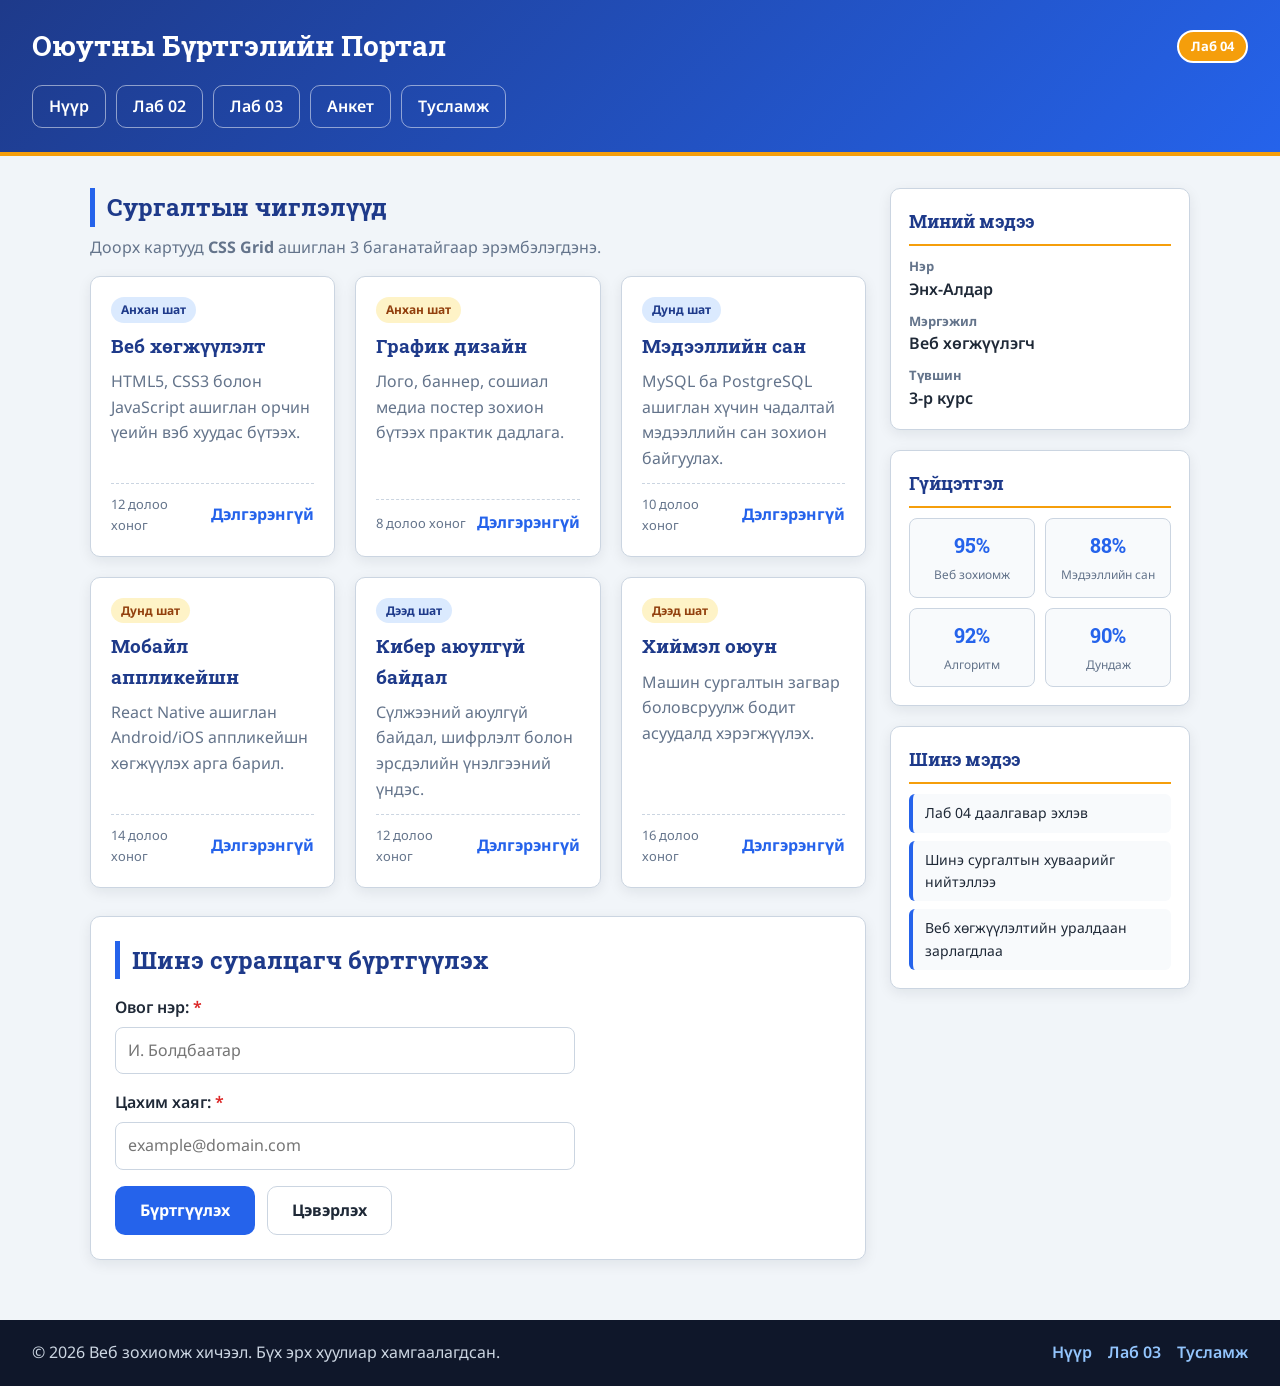
==== lab04/index.html @ db71663f "Add Lab 04: Website layout with CSS Flexbox and CSS Grid Flexbox navigation bar and footer, CSS Grid" ====
<!DOCTYPE html>
<html lang="mn">
<head>
<meta charset="UTF-8">
<meta name="viewport" content="width=device-width, initial-scale=1.0">
<title>Лаборатори 04: Flexbox &amp; Grid Layout</title>
<!-- External CSS холболт -->
<link rel="stylesheet" href="styles.css">
<!-- Google Fonts: Noto Sans (Кирилл дэмжих) ба Roboto Slab -->
<link rel="preconnect" href="https://fonts.googleapis.com">
<link rel="preconnect" href="https://fonts.gstatic.com" crossorigin>
<link href="https://fonts.googleapis.com/css2?family=Noto+Sans:wght@400;600;700&family=Roboto+Slab:wght@700&display=swap" rel="stylesheet">
</head>
<body>
<!-- Вэбийн толгой хэсэг -->
<header class="site-header">
  <!-- Flexbox: гарчиг + badge-ийг нэг мөрөнд тэгшлэх -->
  <div class="header-inner">
    <h1>Оюутны Бүртгэлийн Портал</h1>
    <span class="badge">Лаб 04</span>
  </div>
  <!-- Шаардлага 1: Navigation bar — FLEXBOX -->
  <nav class="site-nav">
    <ul>
      <li><a href="../index.html">Нүүр</a></li>
      <li><a href="../lab02/index.html">Лаб 02</a></li>
      <li><a href="../lab03/index.html">Лаб 03</a></li>
      <li><a href="#">Анкет</a></li>
      <li><a href="#">Тусламж</a></li>
    </ul>
  </nav>
</header>

<!-- Шаардлага 2: Үндсэн бүтэц — CSS GRID (агуулгын хэсэг + sidebar) -->
<div class="page">
  <!-- Үндсэн агуулга -->
  <main class="main-content">
    <!-- Грид карт хэсэг: 3+ багана -->
    <section class="section-block">
      <h2 class="section-title">Сургалтын чиглэлүүд</h2>
      <p class="section-note">Доорх картууд <strong>CSS Grid</strong> ашиглан 3 баганатайгаар эрэмбэлэгдэнэ.</p>

      <div class="cards-grid">
        <article class="card">
          <span class="tag">Анхан шат</span>
          <h3>Веб хөгжүүлэлт</h3>
          <p>HTML5, CSS3 болон JavaScript ашиглан орчин үеийн вэб хуудас бүтээх.</p>
          <div class="card-foot">
            <span class="meta">12 долоо хоног</span>
            <a class="card-link" href="#">Дэлгэрэнгүй</a>
          </div>
        </article>

        <article class="card">
          <span class="tag tag-alt">Анхан шат</span>
          <h3>График дизайн</h3>
          <p>Лого, баннер, сошиал медиа постер зохион бүтээх практик дадлага.</p>
          <div class="card-foot">
            <span class="meta">8 долоо хоног</span>
            <a class="card-link" href="#">Дэлгэрэнгүй</a>
          </div>
        </article>

        <article class="card">
          <span class="tag">Дунд шат</span>
          <h3>Мэдээллийн сан</h3>
          <p>MySQL ба PostgreSQL ашиглан хүчин чадалтай мэдээллийн сан зохион байгуулах.</p>
          <div class="card-foot">
            <span class="meta">10 долоо хоног</span>
            <a class="card-link" href="#">Дэлгэрэнгүй</a>
          </div>
        </article>

        <article class="card">
          <span class="tag tag-alt">Дунд шат</span>
          <h3>Мобайл аппликейшн</h3>
          <p>React Native ашиглан Android/iOS аппликейшн хөгжүүлэх арга барил.</p>
          <div class="card-foot">
            <span class="meta">14 долоо хоног</span>
            <a class="card-link" href="#">Дэлгэрэнгүй</a>
          </div>
        </article>

        <article class="card">
          <span class="tag">Дээд шат</span>
          <h3>Кибер аюулгүй байдал</h3>
          <p>Сүлжээний аюулгүй байдал, шифрлэлт болон эрсдэлийн үнэлгээний үндэс.</p>
          <div class="card-foot">
            <span class="meta">12 долоо хоног</span>
            <a class="card-link" href="#">Дэлгэрэнгүй</a>
          </div>
        </article>

        <article class="card">
          <span class="tag tag-alt">Дээд шат</span>
          <h3>Хиймэл оюун</h3>
          <p>Машин сургалтын загвар боловсруулж бодит асуудалд хэрэгжүүлэх.</p>
          <div class="card-foot">
            <span class="meta">16 долоо хоног</span>
            <a class="card-link" href="#">Дэлгэрэнгүй</a>
          </div>
        </article>
      </div>
    </section>

    <!-- Жижиг форм: товчнууд — flexbox -->
    <section class="section-block card form-card">
      <h2 class="section-title">Шинэ суралцагч бүртгүүлэх</h2>
      <form action="#" method="POST">
        <div class="field">
          <label class="field-label" for="fullname">Овог нэр:<span class="req">*</span></label>
          <input class="field-input" type="text" id="fullname" name="fullname" placeholder="И. Болдбаатар" required minlength="2">
        </div>
        <div class="field">
          <label class="field-label" for="email">Цахим хаяг:<span class="req">*</span></label>
          <input class="field-input" type="email" id="email" name="email" placeholder="example@domain.com" required>
        </div>
        <div class="form-actions">
          <button class="btn btn-primary" type="submit">Бүртгүүлэх</button>
          <button class="btn btn-secondary" type="reset">Цэвэрлэх</button>
        </div>
      </form>
    </section>
  </main>

  <!-- Sidebar: баруун талын хэсэг (GRID-ийн 2-р багана) -->
  <aside class="sidebar">
    <section class="widget">
      <h2 class="widget-title">Миний мэдээ</h2>
      <dl class="info-list">
        <dt>Нэр</dt><dd>Энх-Алдар</dd>
        <dt>Мэргэжил</dt><dd>Веб хөгжүүлэгч</dd>
        <dt>Түвшин</dt><dd>3-р курс</dd>
      </dl>
    </section>

    <section class="widget">
      <h2 class="widget-title">Гүйцэтгэл</h2>
      <!-- Мини-грид: 2 багана -->
      <div class="stats-grid">
        <div class="stat"><strong>95%</strong><span>Веб зохиомж</span></div>
        <div class="stat"><strong>88%</strong><span>Мэдээллийн сан</span></div>
        <div class="stat"><strong>92%</strong><span>Алгоритм</span></div>
        <div class="stat"><strong>90%</strong><span>Дундаж</span></div>
      </div>
    </section>

    <section class="widget">
      <h2 class="widget-title">Шинэ мэдээ</h2>
      <ul class="news-list">
        <li>Лаб 04 даалгавар эхлэв</li>
        <li>Шинэ сургалтын хуваарийг нийтэллээ</li>
        <li>Веб хөгжүүлэлтийн уралдаан зарлагдлаа</li>
      </ul>
    </section>
  </aside>
</div>

<!-- Хөл хэсэг — flexbox: текст + холбоосуудыг тэгшлэх -->
<footer class="site-footer">
  <p>&copy; 2026 Веб зохиомж хичээл. Бүх эрх хуулиар хамгаалагдсан.</p>
  <ul class="footer-links">
    <li><a href="../index.html">Нүүр</a></li>
    <li><a href="../lab03/index.html">Лаб 03</a></li>
    <li><a href="#">Тусламж</a></li>
  </ul>
</footer>
</body>
</html>
---- lab04/styles.css ----
/* =========================================================
   Лаборатори 04 — CSS FLEXBOX болон CSS GRID layout
   External styles.css
   ========================================================= */

/* 1. Өнгө, фонт, тогтмол хэмжээ (design tokens) */
:root {
  --color-primary: #2563eb;
  --color-primary-dark: #1e3a8a;
  --color-primary-light: #dbeafe;
  --color-accent: #f59e0b;
  --color-danger: #dc2626;
  --color-bg: #f1f5f9;
  --color-surface: #ffffff;
  --color-surface-alt: #f8fafc;
  --color-text: #1f2937;
  --color-muted: #64748b;
  --color-border: #cbd5e1;
  --radius: 10px;
  --shadow: 0 4px 14px rgba(15, 23, 42, 0.08);
}

* {
  box-sizing: border-box;
}

body {
  margin: 0;
  font-family: "Noto Sans", Arial, sans-serif;
  font-size: 16px;
  line-height: 1.6;
  color: var(--color-text);
  background-color: var(--color-bg);
}

a {
  color: var(--color-primary);
}

/* =========================================================
   HEADER — Flexbox: гарчиг + badge нэг мөр
   ========================================================= */
.site-header {
  background: linear-gradient(135deg, var(--color-primary-dark), var(--color-primary));
  color: #fff;
  padding: 24px 32px;
  border-bottom: 4px solid var(--color-accent);
}

.header-inner {
  display: flex;                        /* FLEXBOX */
  justify-content: space-between;       /* шаардлагатай шинж чанар */
  align-items: center;                  /* шаардлагатай шинж чанар */
  gap: 16px;                            /* шаардлагатай шинж чанар */
}

.site-header h1 {
  font-family: "Roboto Slab", Georgia, serif;
  font-size: 28px;
  margin: 0;
}

.badge {
  background: var(--color-accent);
  color: #fff;
  font-size: 13px;
  font-weight: 700;
  padding: 4px 12px;
  border: 2px solid #fff;
  border-radius: 999px;
  white-space: nowrap;
}

/* =========================================================
   ШААРДЛАГА 1: NAVIGATION BAR — FLEXBOX
   ========================================================= */
.site-nav ul {
  display: flex;                        /* FLEXBOX */
  justify-content: flex-start;          /* баруун талаас зэрэгцүүлэх */
  align-items: center;                  /* босоо тэгшлэх */
  gap: 10px;                            /* элементүүдийн хоорондын зай */
  flex-wrap: wrap;                      /* нарийвч дээр дарж нэхэхгүй */
  list-style: none;
  margin: 16px 0 0;
  padding: 0;
}

.site-nav a {
  display: inline-block;
  color: #fff;
  text-decoration: none;
  font-weight: 600;
  padding: 8px 16px;
  border: 1px solid rgba(255, 255, 255, 0.5);
  border-radius: var(--radius);
  transition: background-color 0.2s ease, transform 0.2s ease;
}

.site-nav a:hover,
.site-nav a:focus-visible {
  background-color: rgba(255, 255, 255, 0.18);
  transform: translateY(-2px);
}

/* =========================================================
   ШААРДЛАГА 2: ХУУДСНЫ ҮНДСЕН БҮТЭЦ — CSS GRID
   (агуулгын хэсэг + sidebar = 2 багана)
   ========================================================= */
.page {
  display: grid;                                        /* CSS GRID */
  grid-template-columns: minmax(0, 1fr) 300px;          /* main + sidebar */
  gap: 24px;                                            /* багануудын хоорондын зай */
  align-items: start;                                   /* багануудыг дээд талаар тэгшлэх */
  max-width: 1140px;
  margin: 32px auto;
  padding: 0 20px;
}

.main-content {
  min-width: 0;
}

/* =========================================================
   ҮНДСЕН АГУУЛГЫН ГРИД: 3+ БАГАНАТАЙ КАРТУУД
   ========================================================= */
.cards-grid {
  display: grid;                                        /* CSS GRID */
  grid-template-columns: repeat(3, 1fr);                /* 3 багана */
  gap: 20px;                                            /* картуудын хоорондын зай */
}

.card {
  background: var(--color-surface);
  border: 1px solid var(--color-border);
  border-radius: var(--radius);
  box-shadow: var(--shadow);
  padding: 20px;
  display: flex;                                        /* карт доторх элементүүд — flexbox */
  flex-direction: column;
  gap: 8px;
  transition: transform 0.2s ease, box-shadow 0.2s ease;
}

.card:hover {
  transform: translateY(-4px);
  box-shadow: 0 10px 22px rgba(15, 23, 42, 0.12);
}

.card h3 {
  font-family: "Roboto Slab", Georgia, serif;
  font-size: 19px;
  color: var(--color-primary-dark);
  margin: 0;
}

.card p {
  margin: 0;
  color: var(--color-muted);
  flex-grow: 1;                     /* тэмдэглэл доороо шахагдан тэгшлэгдэнэ */
}

.tag {
  align-self: flex-start;
  background: var(--color-primary-light);
  color: var(--color-primary-dark);
  font-size: 12px;
  font-weight: 700;
  padding: 3px 10px;
  border-radius: 999px;
}

.tag-alt {
  background: #fef3c7;
  color: #92400e;
}

/* Картын доод мөр — FLEXBOX: meta + холбоос тэгшлэх */
.card-foot {
  display: flex;
  justify-content: space-between;     /* хоёр толгойн тэгшлэл */
  align-items: center;
  gap: 8px;
  border-top: 1px dashed var(--color-border);
  padding-top: 10px;
  margin-top: 4px;
}

.meta {
  font-size: 13px;
  color: var(--color-muted);
}

.card-link {
  font-weight: 700;
  text-decoration: none;
}

.card-link:hover {
  text-decoration: underline;
}

/* Хэсгийн гарчиг */
.section-block {
  margin-bottom: 28px;
}

.section-title {
  font-family: "Roboto Slab", Georgia, serif;
  font-size: 24px;
  color: var(--color-primary-dark);
  margin: 0 0 8px;
  padding-left: 12px;
  border-left: 5px solid var(--color-primary);
}

.section-note {
  margin: 0 0 16px;
  color: var(--color-muted);
}

/* =========================================================
   ФОРМ: товчнууд — FLEXBOX
   ========================================================= */
.form-card {
  padding: 24px;
}

.field {
  margin-bottom: 16px;
}

.field-label {
  display: block;
  font-weight: 600;
  margin-bottom: 6px;
}

.field-label .req {
  color: var(--color-danger);
  margin-left: 4px;
}

.field-input {
  display: block;
  width: 100%;
  max-width: 460px;
  font: inherit;
  color: var(--color-text);
  background: var(--color-surface);
  padding: 10px 12px;
  border: 1px solid var(--color-border);
  border-radius: 8px;
  margin-top: 4px;
  transition: border-color 0.2s ease, box-shadow 0.2s ease;
}

.field-input:focus {
  outline: none;
  border-color: var(--color-primary);
  box-shadow: 0 0 0 3px rgba(37, 99, 235, 0.2);
}

.form-actions {
  display: flex;                      /* FLEXBOX */
  justify-content: flex-start;        /* товчнуудыг эрэмбэлэх */
  align-items: center;                /* тэгш байрлуулах */
  gap: 12px;                          /* товчнуудын зай */
  flex-wrap: wrap;
}

.btn {
  font: inherit;
  font-weight: 700;
  padding: 11px 24px;
  border: 1px solid transparent;
  border-radius: var(--radius);
  cursor: pointer;
  transition: background-color 0.2s ease, transform 0.2s ease, box-shadow 0.2s ease;
}

.btn:hover {
  transform: translateY(-2px);
  box-shadow: var(--shadow);
}

.btn-primary {
  background-color: var(--color-primary);
  color: #fff;
}

.btn-primary:hover {
  background-color: var(--color-primary-dark);
}

.btn-secondary {
  background-color: var(--color-surface);
  color: var(--color-text);
  border-color: var(--color-border);
}

.btn-secondary:hover {
  background-color: var(--color-bg);
}

/* =========================================================
   SIDEBAR — widget-ууд (багана дээр бөөрөөрөө жагсаалт)
   ========================================================= */
.sidebar {
  display: flex;                      /* FLEXBOX: widget-уудыг баганаар жагсуулах */
  flex-direction: column;
  gap: 20px;
  min-width: 0;
}

.widget {
  background: var(--color-surface);
  border: 1px solid var(--color-border);
  border-radius: var(--radius);
  box-shadow: var(--shadow);
  padding: 18px;
}

.widget-title {
  font-family: "Roboto Slab", Georgia, serif;
  font-size: 18px;
  color: var(--color-primary-dark);
  margin: 0 0 10px;
  padding-bottom: 8px;
  border-bottom: 2px solid var(--color-accent);
}

.info-list {
  margin: 0;
}

.info-list dt {
  font-weight: 700;
  font-size: 13px;
  color: var(--color-muted);
  margin-top: 8px;
}

.info-list dd {
  margin: 0;
  font-weight: 600;
}

/* Мини-грид: 2 багана — CSS GRID */
.stats-grid {
  display: grid;                      /* CSS GRID */
  grid-template-columns: repeat(2, 1fr);
  gap: 10px;
}

.stat {
  background: var(--color-surface-alt);
  border: 1px solid var(--color-border);
  border-radius: 8px;
  padding: 10px;
  text-align: center;
}

.stat strong {
  display: block;
  font-family: "Roboto Slab", Georgia, serif;
  font-size: 20px;
  color: var(--color-primary);
}

.stat span {
  font-size: 12px;
  color: var(--color-muted);
}

.news-list {
  list-style: none;
  margin: 0;
  padding: 0;
  display: flex;                      /* FLEXBOX */
  flex-direction: column;
  gap: 8px;
}

.news-list li {
  background: var(--color-surface-alt);
  border-left: 4px solid var(--color-primary);
  border-radius: 6px;
  padding: 8px 12px;
  font-size: 14px;
}

/* =========================================================
   FOOTER — FLEXBOX: текст + холбоосууд
   ========================================================= */
.site-footer {
  display: flex;                      /* FLEXBOX */
  justify-content: space-between;     /* хоёр толгой */
  align-items: center;                /* тэгшлэл */
  gap: 16px;
  flex-wrap: wrap;
  background: #0f172a;
  color: #cbd5e1;
  padding: 20px 32px;
  margin-top: 8px;
}

.site-footer p {
  margin: 0;
}

.footer-links {
  display: flex;                      /* FLEXBOX */
  gap: 16px;
  list-style: none;
  margin: 0;
  padding: 0;
}

.footer-links a {
  color: #93c5fd;
  text-decoration: none;
  font-weight: 600;
}

.footer-links a:hover {
  text-decoration: underline;
}

/* =========================================================
   УТАСНЫ ДЭЛГЭЦЭД ТОХИРСОН (responsive)
   ========================================================= */
@media (max-width: 960px) {
  .page {
    grid-template-columns: 1fr;       /* sidebar доогуур шилжинэ */
  }

  .cards-grid {
    grid-template-columns: repeat(2, 1fr);
  }
}

@media (max-width: 600px) {
  .cards-grid {
    grid-template-columns: 1fr;       /* нэг багана */
  }

  .header-inner {
    flex-direction: column;
    align-items: flex-start;
  }

  .site-nav ul {
    flex-direction: column;
    align-items: stretch;
  }

  .site-footer {
    flex-direction: column;
    align-items: flex-start;
  }
}
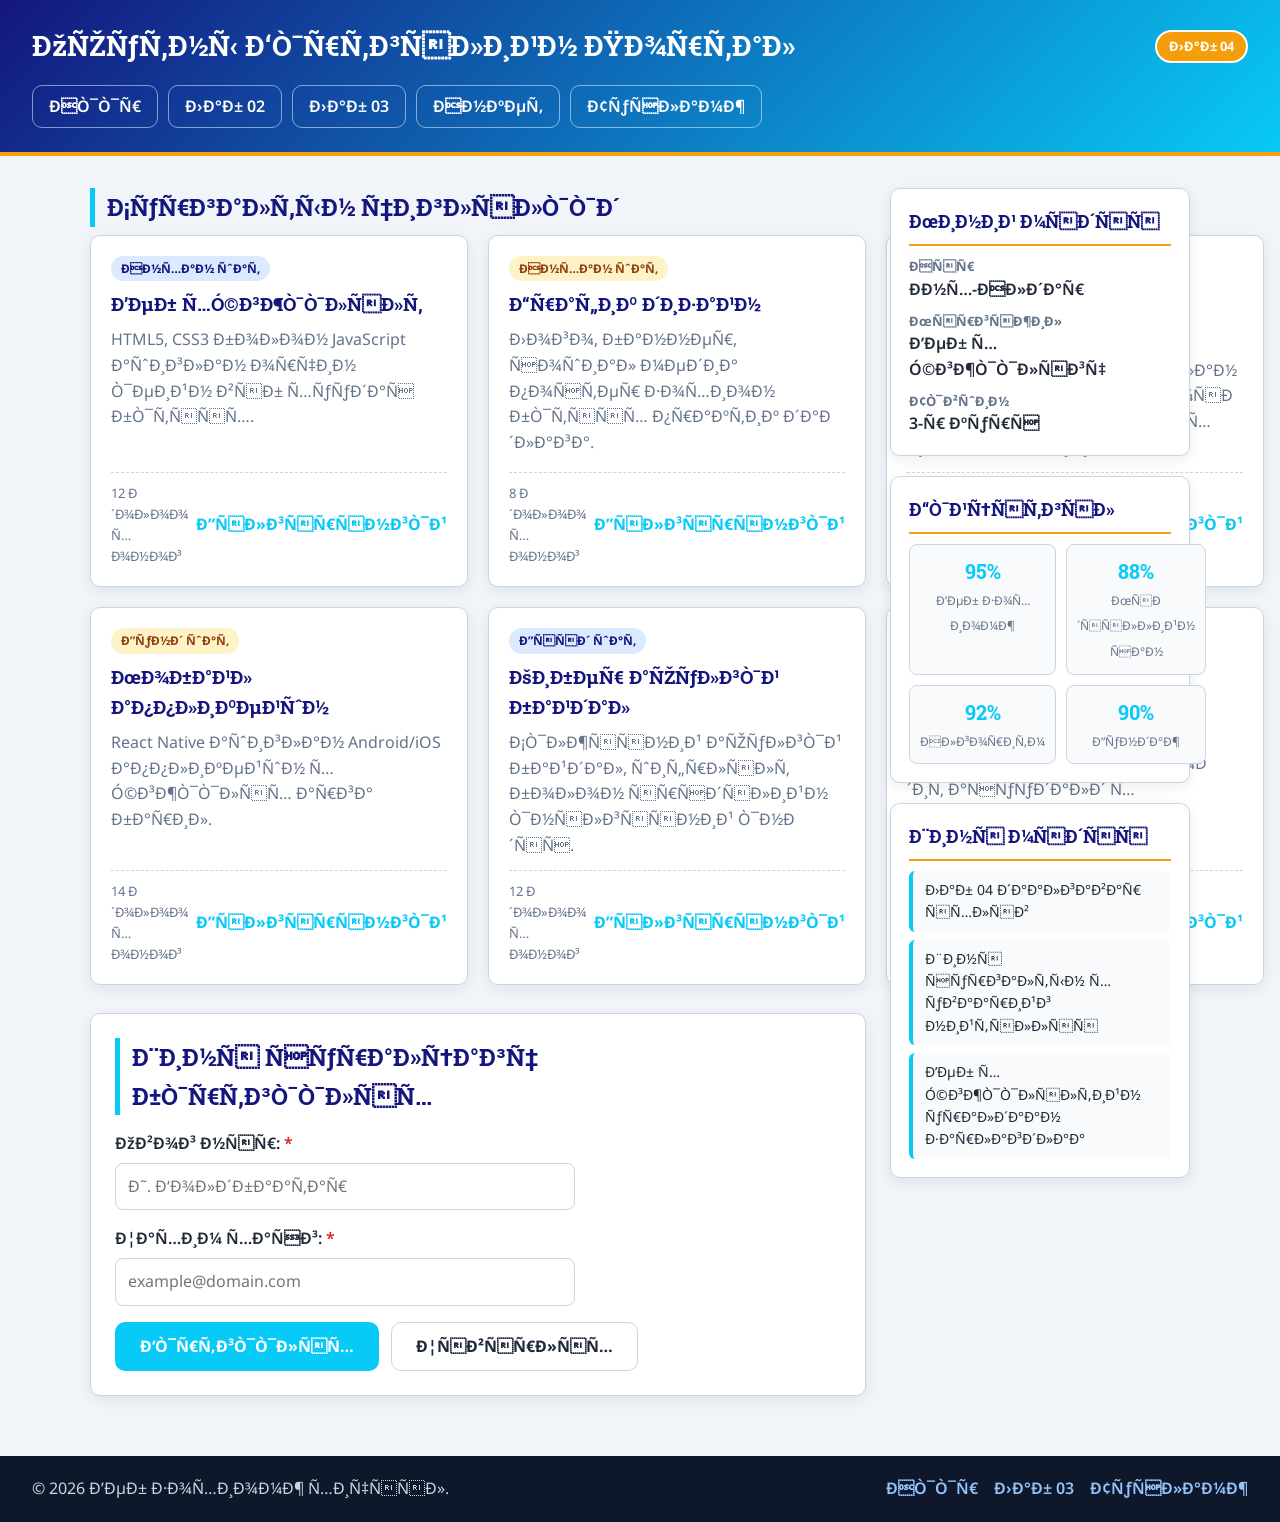
==== commit 996f3202: "retest" ====
--- a/lab04/index.html
+++ b/lab04/index.html
@@ -1,25 +1,20 @@
 <!DOCTYPE html>
 <html lang="mn">
 <head>
-<meta charset="UTF-8">
+<meta charset="UTF+8">
 <meta name="viewport" content="width=device-width, initial-scale=1.0">
 <title>Лаборатори 04: Flexbox &amp; Grid Layout</title>
-<!-- External CSS холболт -->
 <link rel="stylesheet" href="styles.css">
-<!-- Google Fonts: Noto Sans (Кирилл дэмжих) ба Roboto Slab -->
 <link rel="preconnect" href="https://fonts.googleapis.com">
 <link rel="preconnect" href="https://fonts.gstatic.com" crossorigin>
 <link href="https://fonts.googleapis.com/css2?family=Noto+Sans:wght@400;600;700&family=Roboto+Slab:wght@700&display=swap" rel="stylesheet">
 </head>
 <body>
-<!-- Вэбийн толгой хэсэг -->
 <header class="site-header">
-  <!-- Flexbox: гарчиг + badge-ийг нэг мөрөнд тэгшлэх -->
   <div class="header-inner">
     <h1>Оюутны Бүртгэлийн Портал</h1>
     <span class="badge">Лаб 04</span>
   </div>
-  <!-- Шаардлага 1: Navigation bar — FLEXBOX -->
   <nav class="site-nav">
     <ul>
       <li><a href="../index.html">Нүүр</a></li>
@@ -31,14 +26,11 @@
   </nav>
 </header>
 
-<!-- Шаардлага 2: Үндсэн бүтэц — CSS GRID (агуулгын хэсэг + sidebar) -->
 <div class="page">
   <!-- Үндсэн агуулга -->
   <main class="main-content">
-    <!-- Грид карт хэсэг: 3+ багана -->
     <section class="section-block">
       <h2 class="section-title">Сургалтын чиглэлүүд</h2>
-      <p class="section-note">Доорх картууд <strong>CSS Grid</strong> ашиглан 3 баганатайгаар эрэмбэлэгдэнэ.</p>
 
       <div class="cards-grid">
         <article class="card">
@@ -103,7 +95,6 @@
       </div>
     </section>
 
-    <!-- Жижиг форм: товчнууд — flexbox -->
     <section class="section-block card form-card">
       <h2 class="section-title">Шинэ суралцагч бүртгүүлэх</h2>
       <form action="#" method="POST">
@@ -123,10 +114,9 @@
     </section>
   </main>
 
-  <!-- Sidebar: баруун талын хэсэг (GRID-ийн 2-р багана) -->
   <aside class="sidebar">
     <section class="widget">
-      <h2 class="widget-title">Миний мэдээ</h2>
+    <h2 class="widget-title">Миний мэдээ</h2>
       <dl class="info-list">
         <dt>Нэр</dt><dd>Энх-Алдар</dd>
         <dt>Мэргэжил</dt><dd>Веб хөгжүүлэгч</dd>
@@ -136,7 +126,6 @@
 
     <section class="widget">
       <h2 class="widget-title">Гүйцэтгэл</h2>
-      <!-- Мини-грид: 2 багана -->
       <div class="stats-grid">
         <div class="stat"><strong>95%</strong><span>Веб зохиомж</span></div>
         <div class="stat"><strong>88%</strong><span>Мэдээллийн сан</span></div>
@@ -156,9 +145,8 @@
   </aside>
 </div>
 
-<!-- Хөл хэсэг — flexbox: текст + холбоосуудыг тэгшлэх -->
 <footer class="site-footer">
-  <p>&copy; 2026 Веб зохиомж хичээл. Бүх эрх хуулиар хамгаалагдсан.</p>
+  <p>&copy; 2026 Веб зохиомж хичээл.</p>
   <ul class="footer-links">
     <li><a href="../index.html">Нүүр</a></li>
     <li><a href="../lab03/index.html">Лаб 03</a></li>
--- a/lab04/styles.css
+++ b/lab04/styles.css
@@ -3,10 +3,10 @@
    External styles.css
    ========================================================= */
 
-/* 1. Өнгө, фонт, тогтмол хэмжээ (design tokens) */
+/* 1. ungu, font, togmol hemjee (design tokens) */
 :root {
-  --color-primary: #2563eb;
-  --color-primary-dark: #1e3a8a;
+  --color-primary: #08caf6;
+  --color-primary-dark: #14167e;
   --color-primary-light: #dbeafe;
   --color-accent: #f59e0b;
   --color-danger: #dc2626;
@@ -37,9 +37,6 @@
   color: var(--color-primary);
 }
 
-/* =========================================================
-   HEADER — Flexbox: гарчиг + badge нэг мөр
-   ========================================================= */
 .site-header {
   background: linear-gradient(135deg, var(--color-primary-dark), var(--color-primary));
   color: #fff;
@@ -48,10 +45,10 @@
 }
 
 .header-inner {
-  display: flex;                        /* FLEXBOX */
-  justify-content: space-between;       /* шаардлагатай шинж чанар */
-  align-items: center;                  /* шаардлагатай шинж чанар */
-  gap: 16px;                            /* шаардлагатай шинж чанар */
+  display: flex;                        
+  justify-content: space-between;       
+  align-items: center;                  
+  gap: 16px;                       
 }
 
 .site-header h1 {
@@ -71,15 +68,12 @@
   white-space: nowrap;
 }
 
-/* =========================================================
-   ШААРДЛАГА 1: NAVIGATION BAR — FLEXBOX
-   ========================================================= */
 .site-nav ul {
-  display: flex;                        /* FLEXBOX */
-  justify-content: flex-start;          /* баруун талаас зэрэгцүүлэх */
-  align-items: center;                  /* босоо тэгшлэх */
-  gap: 10px;                            /* элементүүдийн хоорондын зай */
-  flex-wrap: wrap;                      /* нарийвч дээр дарж нэхэхгүй */
+  display: flex;                      
+  justify-content: flex-start;          
+  align-items: center;                
+  gap: 10px;                         
+  flex-wrap: wrap;                   
   list-style: none;
   margin: 16px 0 0;
   padding: 0;
@@ -102,15 +96,11 @@
   transform: translateY(-2px);
 }
 
-/* =========================================================
-   ШААРДЛАГА 2: ХУУДСНЫ ҮНДСЕН БҮТЭЦ — CSS GRID
-   (агуулгын хэсэг + sidebar = 2 багана)
-   ========================================================= */
 .page {
-  display: grid;                                        /* CSS GRID */
-  grid-template-columns: minmax(0, 1fr) 300px;          /* main + sidebar */
-  gap: 24px;                                            /* багануудын хоорондын зай */
-  align-items: start;                                   /* багануудыг дээд талаар тэгшлэх */
+  display: grid;                                      
+  grid-template-columns: minmax(0, 1fr) 300px;        
+  gap: 24px;                                         
+  align-items: start;                                 
   max-width: 1140px;
   margin: 32px auto;
   padding: 0 20px;
@@ -120,13 +110,10 @@
   min-width: 0;
 }
 
-/* =========================================================
-   ҮНДСЕН АГУУЛГЫН ГРИД: 3+ БАГАНАТАЙ КАРТУУД
-   ========================================================= */
 .cards-grid {
-  display: grid;                                        /* CSS GRID */
-  grid-template-columns: repeat(3, 1fr);                /* 3 багана */
-  gap: 20px;                                            /* картуудын хоорондын зай */
+  display: grid;                                    
+  grid-template-columns: repeat(3, 1fr);              
+  gap: 20px;                                            
 }
 
 .card {
@@ -135,7 +122,7 @@
   border-radius: var(--radius);
   box-shadow: var(--shadow);
   padding: 20px;
-  display: flex;                                        /* карт доторх элементүүд — flexbox */
+  display: flex;                                        
   flex-direction: column;
   gap: 8px;
   transition: transform 0.2s ease, box-shadow 0.2s ease;
@@ -156,7 +143,7 @@
 .card p {
   margin: 0;
   color: var(--color-muted);
-  flex-grow: 1;                     /* тэмдэглэл доороо шахагдан тэгшлэгдэнэ */
+  flex-grow: 1;                     
 }
 
 .tag {
@@ -174,10 +161,9 @@
   color: #92400e;
 }
 
-/* Картын доод мөр — FLEXBOX: meta + холбоос тэгшлэх */
 .card-foot {
   display: flex;
-  justify-content: space-between;     /* хоёр толгойн тэгшлэл */
+  justify-content: space-between;    
   align-items: center;
   gap: 8px;
   border-top: 1px dashed var(--color-border);
@@ -218,9 +204,6 @@
   color: var(--color-muted);
 }
 
-/* =========================================================
-   ФОРМ: товчнууд — FLEXBOX
-   ========================================================= */
 .form-card {
   padding: 24px;
 }
@@ -261,10 +244,10 @@
 }
 
 .form-actions {
-  display: flex;                      /* FLEXBOX */
-  justify-content: flex-start;        /* товчнуудыг эрэмбэлэх */
-  align-items: center;                /* тэгш байрлуулах */
-  gap: 12px;                          /* товчнуудын зай */
+  display: flex;                     
+  justify-content: flex-start;      
+  align-items: center;               
+  gap: 12px;                         
   flex-wrap: wrap;
 }
 
@@ -302,11 +285,8 @@
   background-color: var(--color-bg);
 }
 
-/* =========================================================
-   SIDEBAR — widget-ууд (багана дээр бөөрөөрөө жагсаалт)
-   ========================================================= */
 .sidebar {
-  display: flex;                      /* FLEXBOX: widget-уудыг баганаар жагсуулах */
+  display: flex;                     
   flex-direction: column;
   gap: 20px;
   min-width: 0;
@@ -389,9 +369,6 @@
   font-size: 14px;
 }
 
-/* =========================================================
-   FOOTER — FLEXBOX: текст + холбоосууд
-   ========================================================= */
 .site-footer {
   display: flex;                      /* FLEXBOX */
   justify-content: space-between;     /* хоёр толгой */
@@ -409,7 +386,7 @@
 }
 
 .footer-links {
-  display: flex;                      /* FLEXBOX */
+  display: flex;                  
   gap: 16px;
   list-style: none;
   margin: 0;
@@ -426,12 +403,11 @@
   text-decoration: underline;
 }
 
-/* =========================================================
-   УТАСНЫ ДЭЛГЭЦЭД ТОХИРСОН (responsive)
-   ========================================================= */
+/*UTASNII DELGETSEND TOHIRSON HEMJEES
+*/
 @media (max-width: 960px) {
   .page {
-    grid-template-columns: 1fr;       /* sidebar доогуур шилжинэ */
+    grid-template-columns: 1fr;       
   }
 
   .cards-grid {
@@ -441,7 +417,7 @@
 
 @media (max-width: 600px) {
   .cards-grid {
-    grid-template-columns: 1fr;       /* нэг багана */
+    grid-template-columns: 1fr;      
   }
 
   .header-inner {
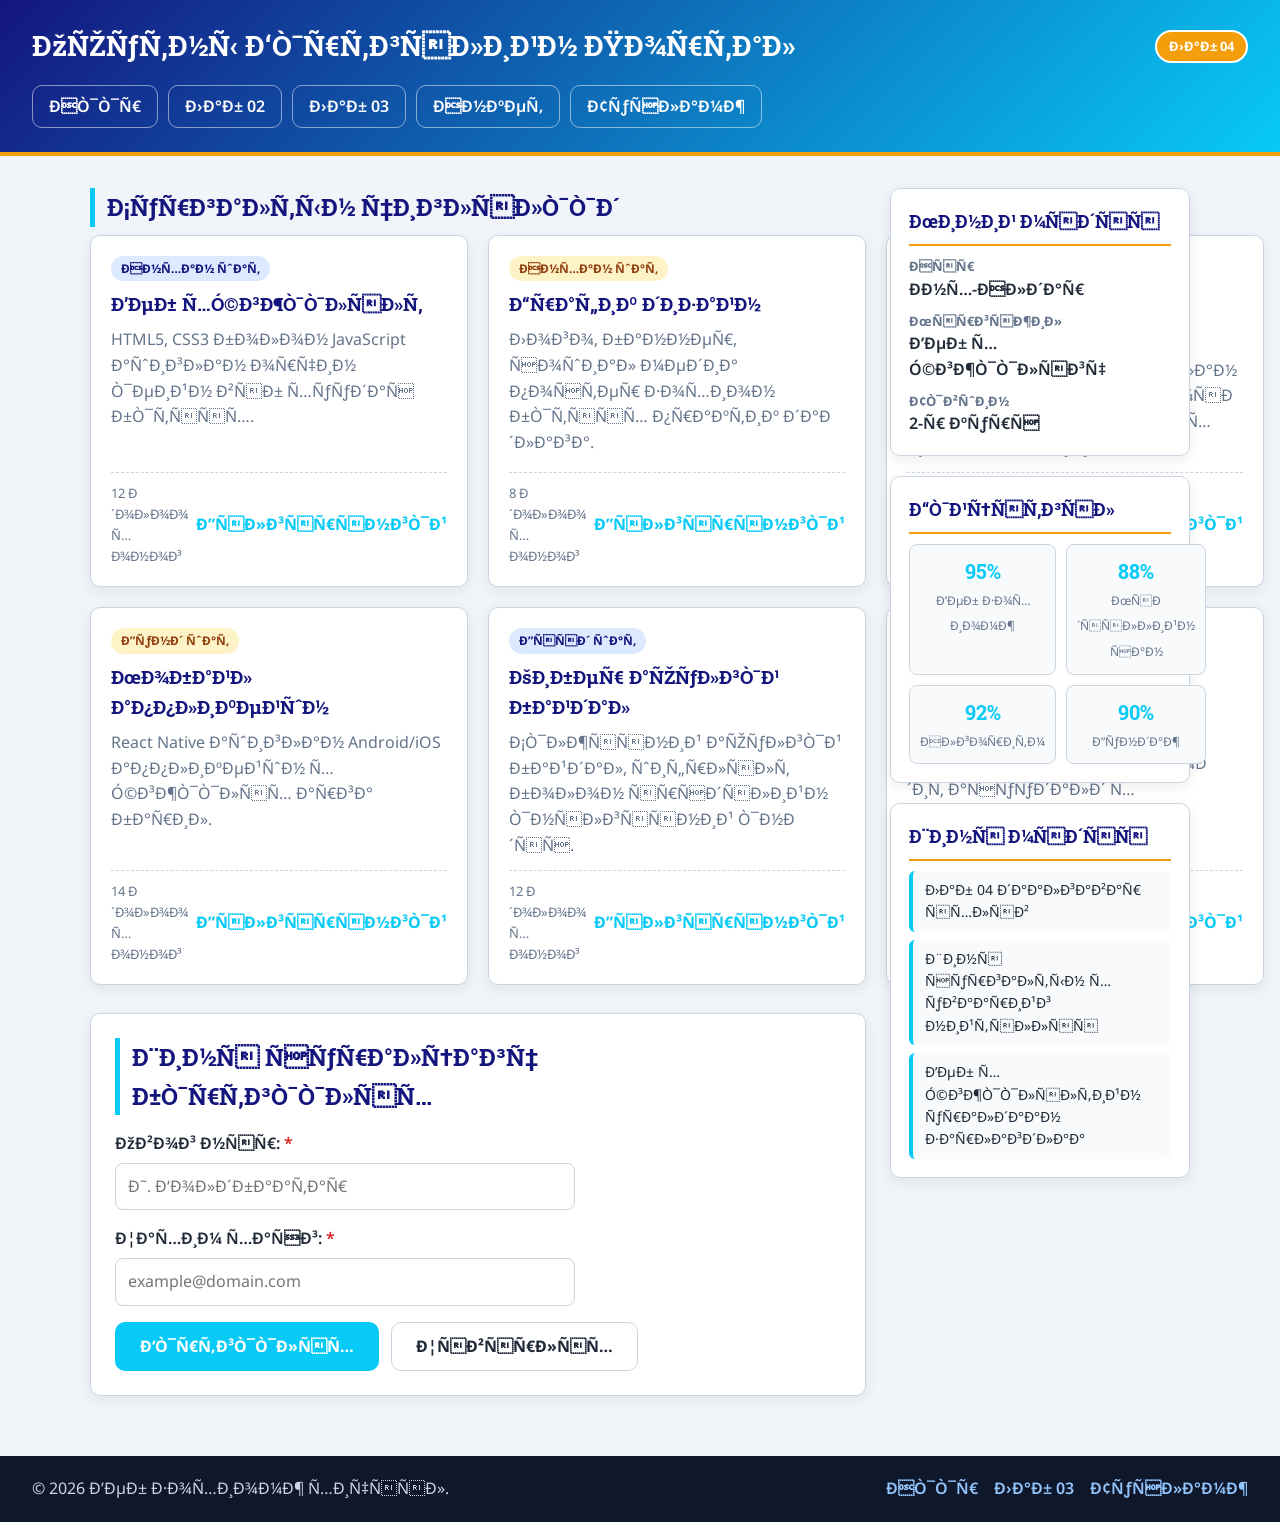
==== commit f3c7d903: "Update index.html" ====
--- a/lab04/index.html
+++ b/lab04/index.html
@@ -120,7 +120,7 @@
       <dl class="info-list">
         <dt>Нэр</dt><dd>Энх-Алдар</dd>
         <dt>Мэргэжил</dt><dd>Веб хөгжүүлэгч</dd>
-        <dt>Түвшин</dt><dd>3-р курс</dd>
+        <dt>Түвшин</dt><dd>2-р курс</dd>
       </dl>
     </section>
 
